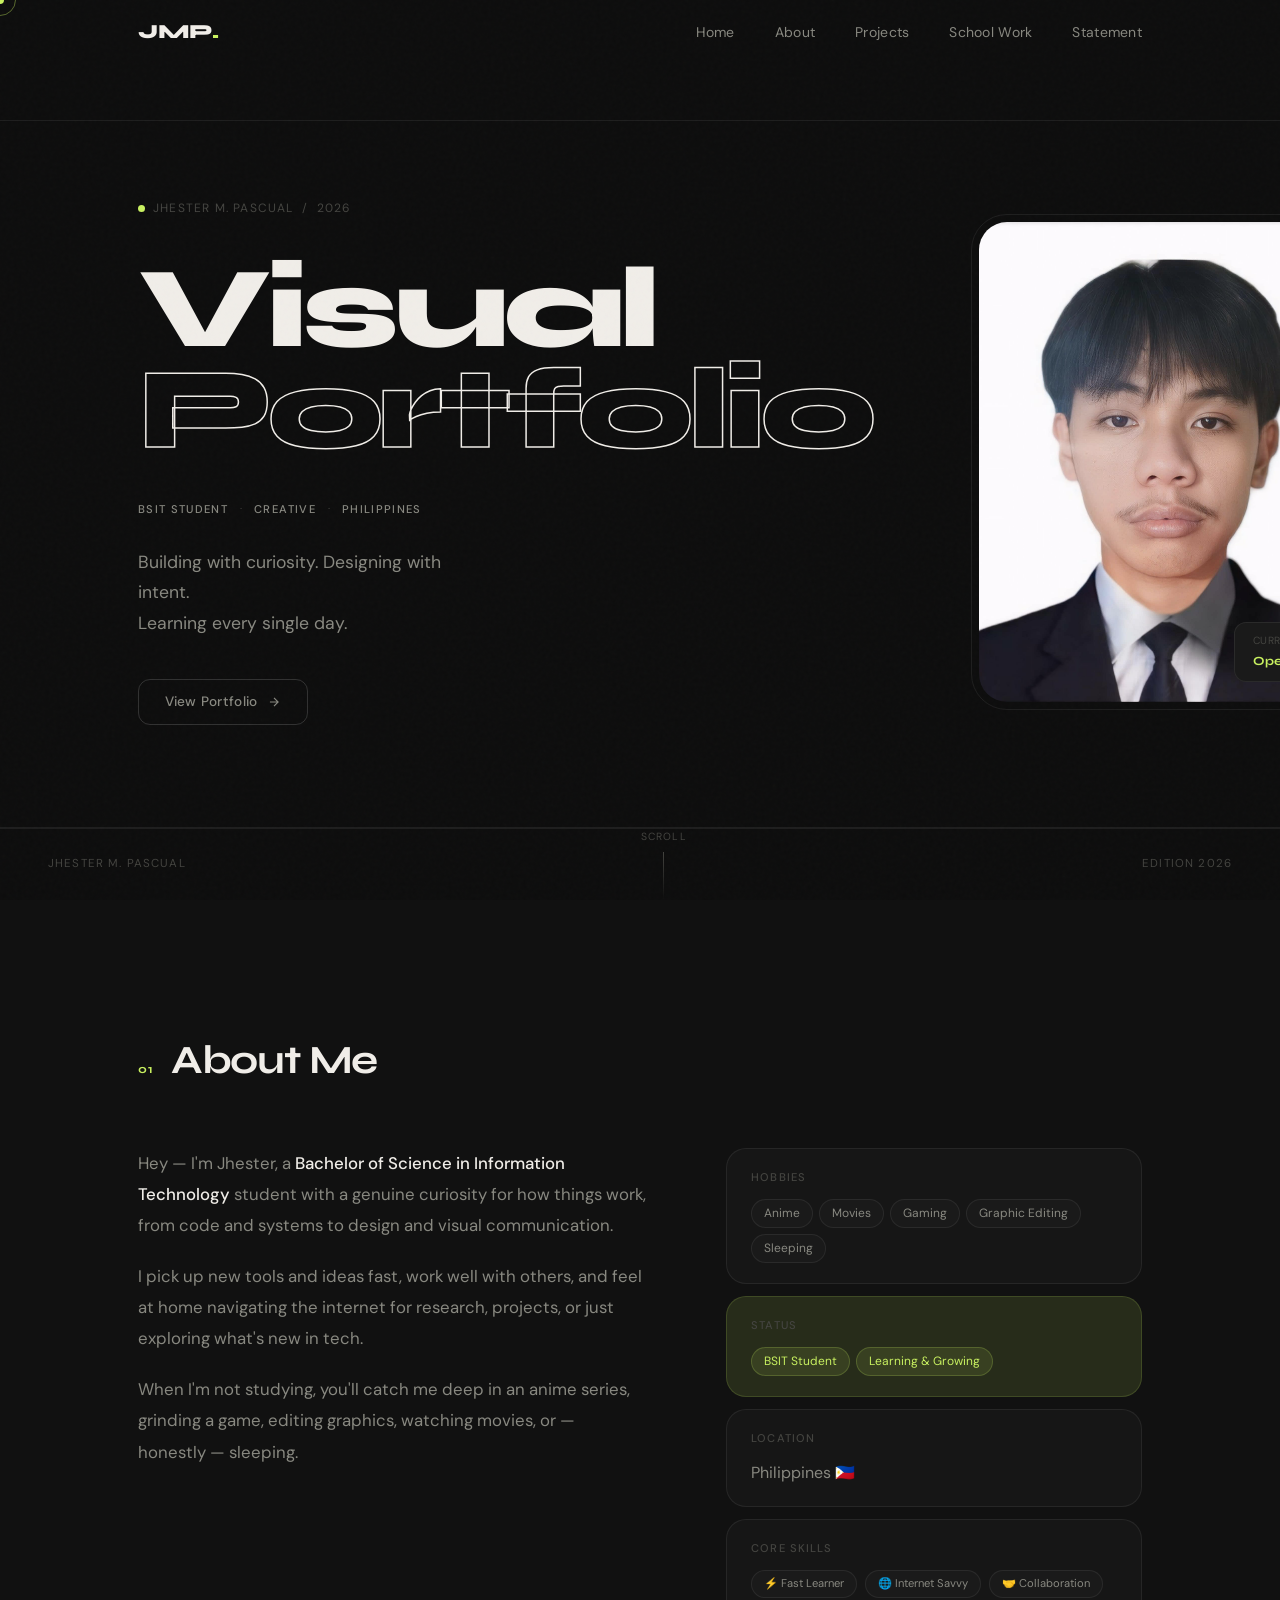
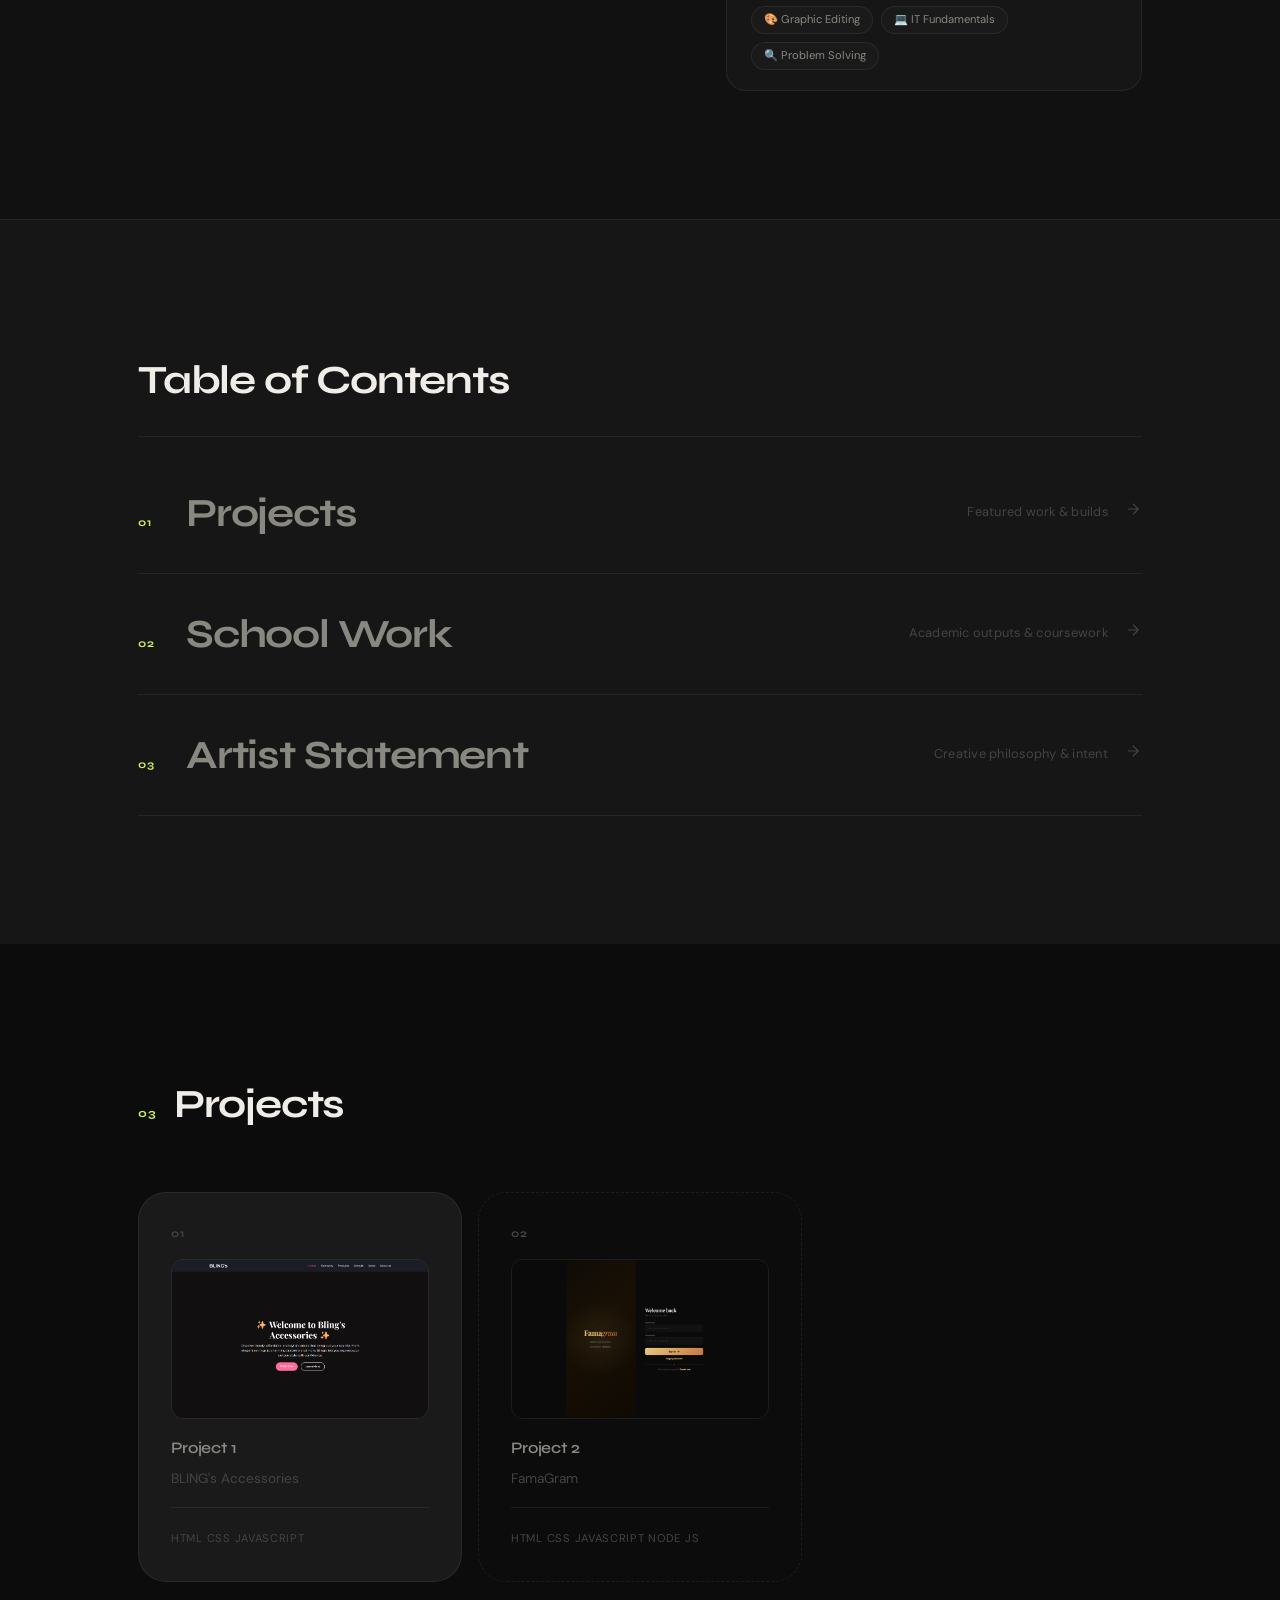
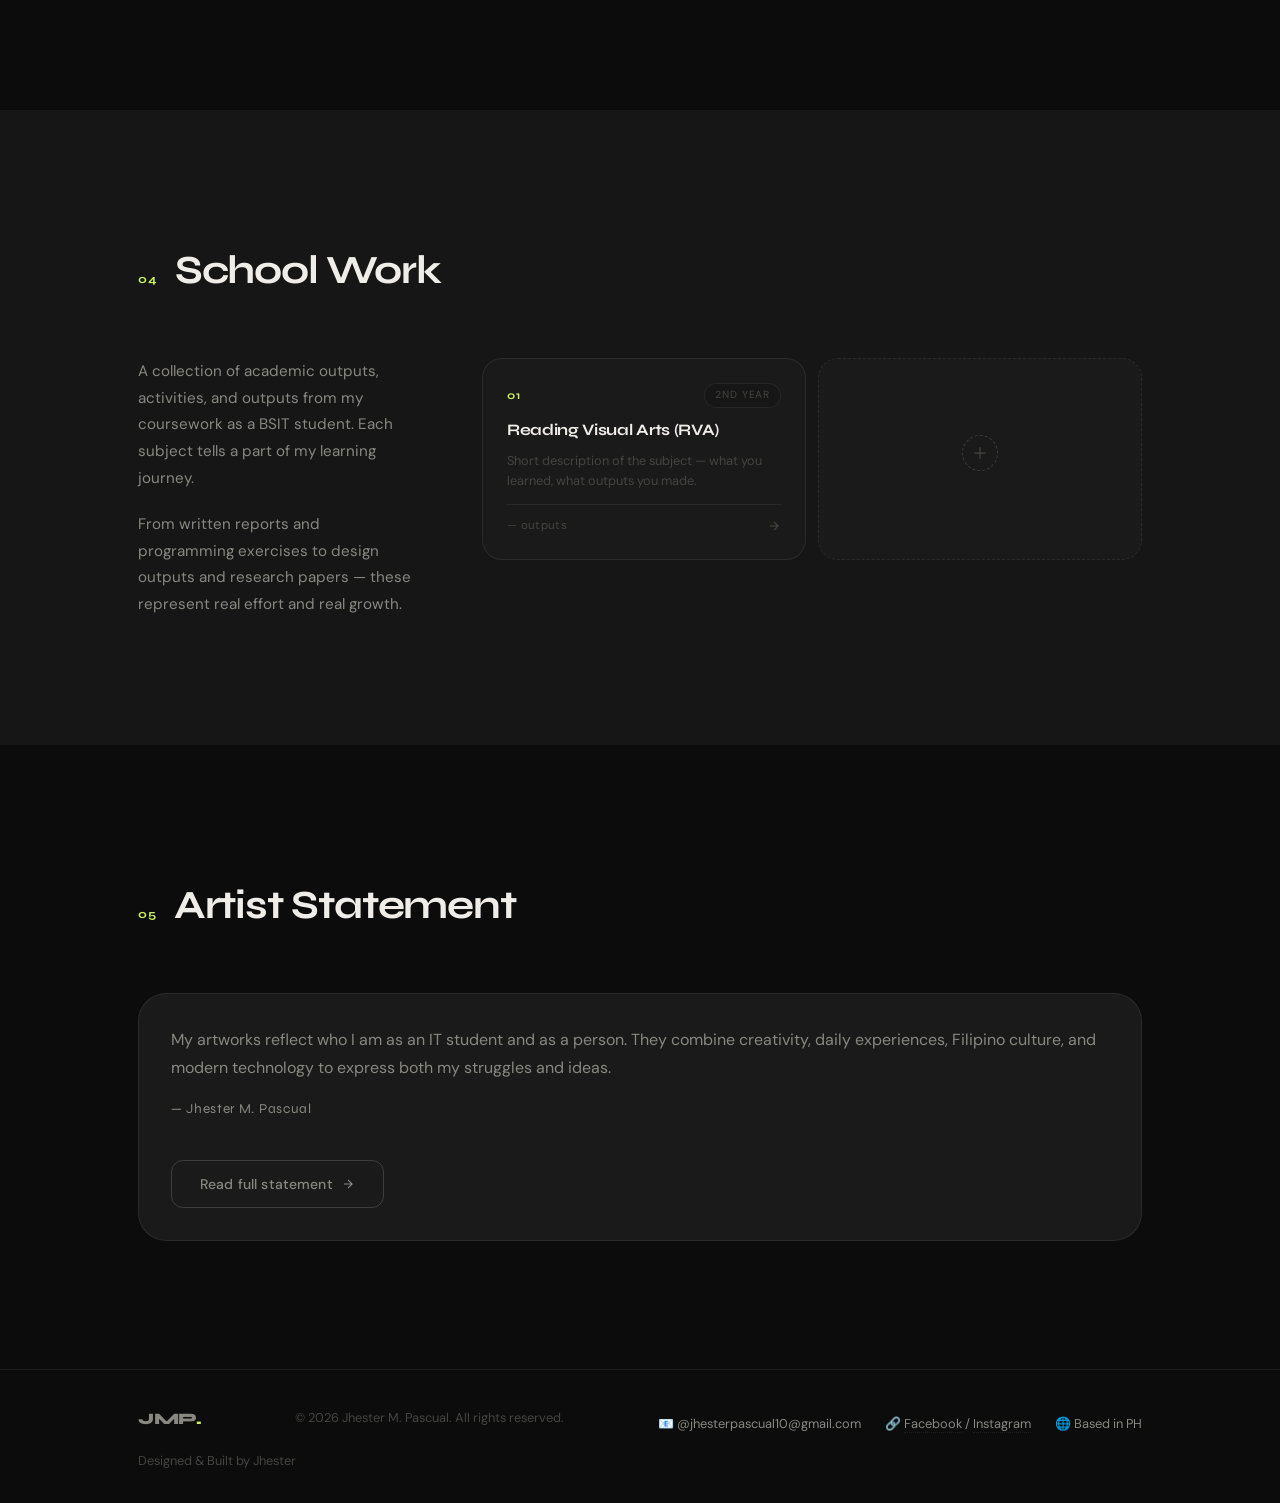
==== index.html @ 8f7bc4b7 "Add files via upload" ====
<!DOCTYPE html>
<html lang="en">

<head>
  <meta charset="UTF-8" />
  <meta name="viewport" content="width=device-width, initial-scale=1.0" />
  <title>My Portfolio - Jhester M. Pascual</title>
  <link rel="preconnect" href="https://fonts.googleapis.com">
  <link rel="preconnect" href="https://fonts.gstatic.com" crossorigin>
  <link
    href="https://fonts.googleapis.com/css2?family=Syne:wght@400;500;600;700;800&family=DM+Sans:ital,wght@0,300;0,400;0,500;1,300&display=swap"
    rel="stylesheet">
  <link rel="stylesheet" href="style.css" />
  <style>
    .skills-compact {
      display: flex;
      flex-wrap: wrap;
      gap: 8px;
      margin-top: 6px;
    }

    .skills-compact .tag {
      font-size: 0.7rem;
      padding: 4px 12px;
      background: var(--clr-surface);
      border-color: var(--clr-border);
    }

    .footer-contact-row {
      display: flex;
      flex-wrap: wrap;
      justify-content: center;
      gap: 1.5rem;
      margin-top: 0.75rem;
      font-size: 0.8rem;
      color: var(--clr-text-muted);
    }

    .footer-contact-row a {
      color: var(--clr-text-muted);
      text-decoration: none;
      border-bottom: 1px dotted var(--clr-border);
      transition: color 0.2s, border-color 0.2s;
    }

    .footer-contact-row a:hover {
      color: var(--clr-accent);
      border-bottom-color: var(--clr-accent);
    }

    /* artist statement card on index */
    .statement-card {
      background: var(--clr-surface);
      border: 1px solid var(--clr-border);
      border-radius: var(--radius-xl);
      padding: 2rem;
      transition: border-color 0.3s;
    }

    .statement-card__content p {
      color: var(--clr-text-muted);
      line-height: 1.7;
      margin-bottom: 1rem;
    }

    .statement-signature {
      font-family: var(--font-display);
      font-size: 0.85rem;
      letter-spacing: 0.05em;
      color: var(--clr-accent);
      margin-top: 0.5rem;
    }

    .statement-card__link {
      margin-top: 1.5rem;
      display: inline-flex;
      align-items: center;
      gap: 0.5rem;
    }

    @media (max-width: 768px) {
      .footer-contact-row {
        flex-direction: column;
        align-items: center;
        gap: 0.5rem;
      }
    }
  </style>
</head>

<body>

  <div class="cursor" id="cursor"></div>
  <div class="cursor-follower" id="cursorFollower"></div>

  <header class="header" id="header">
    <nav class="nav container">
      <a href="#" class="nav__logo">JMP<span class="nav__logo-dot">.</span></a>
      <ul class="nav__links">
        <li><a href="#home" class="nav__link">Home</a></li>
        <li><a href="#about" class="nav__link">About</a></li>
        <li><a href="#projects" class="nav__link">Projects</a></li>
        <li><a href="#schoolwork" class="nav__link">School Work</a></li>
        <li><a href="artist_statement.html" class="nav__link">Statement</a></li>
      </ul>
      <button class="nav__burger" id="burger" aria-label="Toggle menu">
        <span></span><span></span><span></span>
      </button>
    </nav>
    <div class="nav__mobile" id="mobileMenu">
      <ul>
        <li><a href="#about" class="mobile__link">About</a></li>
        <li><a href="#projects" class="mobile__link">Projects</a></li>
        <li><a href="#schoolwork" class="mobile__link">School Work</a></li>
        <li><a href="artist_statement.html" class="mobile__link">Statement</a></li>
      </ul>
    </div>
  </header>

  <main>
    <!-- COVER SECTION -->
    <section class="cover" id="home">
      <div class="cover__noise"></div>
      <div class="cover__line cover__line--h-top"></div>
      <div class="cover__line cover__line--h-mid"></div>
      <div class="cover__line cover__line--v-left"></div>
      <div class="cover__inner">
        <div class="cover__left reveal">
          <span class="cover__label"><span class="dot-pulse"></span> Jhester M. Pascual &nbsp;/&nbsp; 2026</span>
          <h1 class="cover__headline"><span class="cover__word">Visual</span><span
              class="cover__word cover__word--outline">Portfolio</span></h1>
          <div class="cover__meta"><span class="cover__meta-item">BSIT Student</span><span
              class="cover__sep">·</span><span class="cover__meta-item">Creative</span><span
              class="cover__sep">·</span><span class="cover__meta-item">Philippines</span></div>
          <p class="cover__tagline">Building with curiosity. Designing with intent.<br>Learning every single day.</p>
          <a href="#about" class="cover__cta">View Portfolio<svg width="14" height="14" fill="none"
              stroke="currentColor" stroke-width="2" viewBox="0 0 24 24">
              <path d="M5 12h14M12 5l7 7-7 7" />
            </svg></a>
        </div>
        <div class="cover__right reveal reveal--delay">
          <div class="cover__photo-wrap">
            <img src="me.jpg" alt="Jhester M. Pascual" class="cover__photo" />
            <div class="cover__photo-border"></div>
            <div class="cover__photo-badge"><span>Currently</span><strong>Open to opps</strong></div>
          </div>
        </div>
      </div>
      <div class="cover__bottom"><span class="cover__bottom-name">Jhester M. Pascual</span>
        <div class="cover__scroll-hint"><span>Scroll</span>
          <div class="scroll-line"></div>
        </div><span class="cover__bottom-edition">Edition 2026</span>
      </div>
    </section>

    <!-- ABOUT + INTEGRATED SKILLS -->
    <section class="about section" id="about">
      <div class="container">
        <div class="section__header reveal"><span class="section__num">01</span>
          <h2 class="section__title">About Me</h2>
        </div>
        <div class="about__grid">
          <div class="about__text reveal">
            <p>Hey — I'm Jhester, a <strong>Bachelor of Science in Information Technology</strong> student with a
              genuine curiosity for how things work, from code and systems to design and visual communication.</p>
            <p>I pick up new tools and ideas fast, work well with others, and feel at home navigating the internet for
              research, projects, or just exploring what's new in tech.</p>
            <p>When I'm not studying, you'll catch me deep in an anime series, grinding a game, editing graphics,
              watching movies, or — honestly — sleeping.</p>
          </div>
          <div class="about__cards reveal reveal--delay">
            <div class="info-card">
              <p class="info-card__label">Hobbies</p>
              <div class="tags"><span class="tag">Anime</span><span class="tag">Movies</span><span
                  class="tag">Gaming</span><span class="tag">Graphic Editing</span><span class="tag">Sleeping</span>
              </div>
            </div>
            <div class="info-card info-card--accent">
              <p class="info-card__label">Status</p>
              <div class="tags"><span class="tag tag--light">BSIT Student</span><span class="tag tag--light">Learning
                  &amp; Growing</span></div>
            </div>
            <div class="info-card">
              <p class="info-card__label">Location</p>
              <p class="info-card__value">Philippines 🇵🇭</p>
            </div>
            <div class="info-card">
              <p class="info-card__label">Core Skills</p>
              <div class="skills-compact"><span class="tag">⚡ Fast Learner</span><span class="tag">🌐 Internet
                  Savvy</span><span class="tag">🤝 Collaboration</span><span class="tag">🎨 Graphic Editing</span><span
                  class="tag">💻 IT Fundamentals</span><span class="tag">🔍 Problem Solving</span></div>
            </div>
          </div>
        </div>
      </div>
    </section>

    <!-- TABLE OF CONTENTS (with Artist Statement added) -->
    <section class="toc section" id="contents">
      <div class="container">
        <div class="toc__header reveal">
          <h2 class="section__title">Table of Contents</h2>
        </div>
        <nav class="toc__list">

          <a href="#projects" class="toc__item reveal">
            <div class="toc__item-left">
              <span class="toc__num">01</span>
              <span class="toc__title">Projects</span>
            </div>
            <div class="toc__item-right">
              <span class="toc__desc">Featured work &amp; builds</span>
              <span class="toc__arrow">
                <svg width="18" height="18" fill="none" stroke="currentColor" stroke-width="1.5" viewBox="0 0 24 24">
                  <path d="M5 12h14M12 5l7 7-7 7" />
                </svg>
              </span>
            </div>
          </a>

          <a href="#schoolwork" class="toc__item reveal">
            <div class="toc__item-left">
              <span class="toc__num">02</span>
              <span class="toc__title">School Work</span>
            </div>
            <div class="toc__item-right">
              <span class="toc__desc">Academic outputs &amp; coursework</span>
              <span class="toc__arrow">
                <svg width="18" height="18" fill="none" stroke="currentColor" stroke-width="1.5" viewBox="0 0 24 24">
                  <path d="M5 12h14M12 5l7 7-7 7" />
                </svg>
              </span>
            </div>
          </a>

          <!-- NEW: Artist Statement entry -->
          <a href="#statement" class="toc__item reveal">
            <div class="toc__item-left">
              <span class="toc__num">03</span>
              <span class="toc__title">Artist Statement</span>
            </div>
            <div class="toc__item-right">
              <span class="toc__desc">Creative philosophy &amp; intent</span>
              <span class="toc__arrow">
                <svg width="18" height="18" fill="none" stroke="currentColor" stroke-width="1.5" viewBox="0 0 24 24">
                  <path d="M5 12h14M12 5l7 7-7 7" />
                </svg>
              </span>
            </div>
          </a>

        </nav>
      </div>
    </section>
    <!-- PROJECTS -->
    <section class="projects section" id="projects">
      <div class="container">

        <div class="section__header reveal">
          <span class="section__num">03</span>
          <h2 class="section__title">Projects</h2>
        </div>

        <div class="projects__grid">

          <!-- PROJECT 1 -->
          <div class="project-card reveal reveal--delay">
            <div class="project-card__index">01</div>

            <div class="project-card__body">
              <div class="project-card__icon project-card__icon--image">
                <img src="project1.png" alt="Project 1 preview">
              </div>

              <h3>Project 1</h3>
              <p>BLING's Accessories</p>
            </div>

            <div class="project-card__footer">
              <span class="project-card__tag">HTML</span>
              <span class="project-card__tag">CSS</span>
              <span class="project-card__tag">JavaScript</span>
            </div>
          </div>

          <!-- PROJECT 2 -->
          <div class="project-card project-card--placeholder reveal">
            <div class="project-card__index">02</div>

            <div class="project-card__body">
              <div class="project-card__icon project-card__icon--image">
                <img src="project2.png" alt="Project 2 preview">
              </div>

              <h3>Project 2</h3>
              <p>FamaGram</p>
            </div>

            <div class="project-card__footer">
              <span class="project-card__tag">HTML</span>
              <span class="project-card__tag">CSS</span>
              <span class="project-card__tag">JavaScript</span>
              <span class="project-card__tag">Node JS</span>
            </div>
          </div>
    </section>

    <!-- SCHOOL WORK -->
    <section class="schoolwork section" id="schoolwork">
      <div class="container">
        <div class="section__header reveal"><span class="section__num">04</span>
          <h2 class="section__title">School Work</h2>
        </div>
        <div class="schoolwork__layout">
          <div class="schoolwork__text reveal">
            <p>A collection of academic outputs, activities, and outputs from my coursework as a BSIT student. Each
              subject tells a part of my learning journey.</p>
            <p>From written reports and programming exercises to design outputs and research papers — these represent
              real effort and real growth.</p>
          </div>
          <div class="subjects__grid">
            <a href="schoolwork.html?subject=subject1" class="subject-card reveal">
              <div class="subject-card__top"><span class="subject-card__num">01</span><span
                  class="subject-card__badge">2nd Year</span></div>
              <h3 class="subject-card__title">Reading Visual Arts (RVA)</h3>
              <p class="subject-card__desc">Short description of the subject — what you learned, what outputs you made.
              </p>
              <div class="subject-card__footer"><span class="subject-card__count" id="count-subject1">—
                  outputs</span><span class="subject-card__arrow"><svg width="14" height="14" fill="none"
                    stroke="currentColor" stroke-width="2" viewBox="0 0 24 24">
                    <path d="M5 12h14M12 5l7 7-7 7" />
                  </svg></span></div>
            </a>
            <div class="subject-card subject-card--add reveal">
              <div class="subject-card__add-icon"><svg width="20" height="20" fill="none" stroke="currentColor"
                  stroke-width="1.5" viewBox="0 0 24 24">
                  <path d="M12 5v14M5 12h14" />
                </svg></div>
              <p></p>
            </div>
          </div>
        </div>
      </div>
    </section>

    <!-- ARTIST STATEMENT TEASER (new section) -->
    <section class="artist-statement section" id="statement">
      <div class="container">
        <div class="section__header reveal"><span class="section__num">05</span>
          <h2 class="section__title">Artist Statement</h2>
        </div>
        <div class="statement-card reveal">
          <div class="statement-card__content">
            <p>My artworks reflect who I am as an IT student and as a person.
              They combine creativity, daily experiences, Filipino culture, and modern technology to express both my
              struggles and ideas.</p>
            <p class="statement-signature">— Jhester M. Pascual</p>
          </div>
          <a href="artist_statement.html" class="statement-card__link btn btn--ghost">Read full statement<svg width="14"
              height="14" fill="none" stroke="currentColor" stroke-width="2" viewBox="0 0 24 24">
              <path d="M5 12h14M12 5l7 7-7 7" />
            </svg></a>
        </div>
      </div>
    </section>
  </main>

  <!-- FOOTER (unified) -->
  <footer class="footer">
    <div class="container footer__inner">
      <span class="footer__logo">JMP<span>.</span></span>
      <p>© 2026 Jhester M. Pascual. All rights reserved.</p>
      <div class="footer-contact-row">
        <span>📧 @jhesterpascual10@gmail.com</span>
        <span>🔗 <a href="https://www.facebook.com/share/1K64JjgTe3/">Facebook</a> / <a
            href="https://www.instagram.com/__jhstr?igsh=cWYyeTRtamVycHU=">Instagram</a></span>
        <span>🌐 Based in PH</span>
      </div>
      <p class="footer__built">Designed &amp; Built by Jhester</p>
    </div>
  </footer>

  <script>
    // Intersection Observer + cursor + mobile menu (same as before)
    const reveals = document.querySelectorAll('.reveal');
    const obs = new IntersectionObserver((entries) => { entries.forEach(e => { if (e.isIntersecting) { e.target.classList.add('is-visible'); obs.unobserve(e.target); } }); }, { threshold: 0.1 });
    reveals.forEach(el => obs.observe(el));
    const cursor = document.getElementById('cursor'), follower = document.getElementById('cursorFollower');
    if (cursor && follower && window.matchMedia("(pointer: fine)").matches) {
      let mx = 0, my = 0, cx = 0, cy = 0, fx = 0, fy = 0;
      document.addEventListener('mousemove', (e) => { mx = e.clientX; my = e.clientY; });
      function anim() { cx += (mx - cx) * 0.2; cy += (my - cy) * 0.2; fx += (mx - fx) * 0.1; fy += (my - fy) * 0.1; cursor.style.transform = `translate(${cx}px,${cy}px) translate(-50%,-50%)`; follower.style.transform = `translate(${fx}px,${fy}px) translate(-50%,-50%)`; requestAnimationFrame(anim); } anim();
      document.querySelectorAll('a, button, .project-card').forEach(el => { el.addEventListener('mouseenter', () => { follower.style.width = '48px'; follower.style.height = '48px'; follower.style.background = 'rgba(200,240,96,0.1)'; }); el.addEventListener('mouseleave', () => { follower.style.width = '32px'; follower.style.height = '32px'; follower.style.background = 'transparent'; }); });
    }
    const header = document.getElementById('header'), burger = document.getElementById('burger'), mobileMenu = document.getElementById('mobileMenu');
    window.addEventListener('scroll', () => { if (window.scrollY > 20) header.classList.add('scrolled'); else header.classList.remove('scrolled'); });
    if (burger && mobileMenu) { burger.addEventListener('click', () => { burger.classList.toggle('open'); mobileMenu.classList.toggle('open'); document.body.style.overflow = mobileMenu.classList.contains('open') ? 'hidden' : ''; }); document.querySelectorAll('.mobile__link').forEach(link => { link.addEventListener('click', () => { burger.classList.remove('open'); mobileMenu.classList.remove('open'); document.body.style.overflow = ''; }); }); }
    window.dispatchEvent(new Event('scroll'));
  </script>
</body>

</html>
---- style.css ----
/* ============================================================
   JHESTER M. PASCUAL — PORTFOLIO
   style.css
   ============================================================ */

/* ── Reset & Base ── */
*,
*::before,
*::after {
  box-sizing: border-box;
  margin: 0;
  padding: 0;
}

:root {
  --clr-bg: #0c0c0c;
  --clr-bg-2: #111111;
  --clr-bg-3: #161616;
  --clr-surface: #1a1a1a;
  --clr-border: rgba(255, 255, 255, 0.07);
  --clr-border-hover: rgba(255, 255, 255, 0.15);

  --clr-text: #f0ede8;
  --clr-text-muted: #888880;
  --clr-text-faint: #444440;

  --clr-accent: #c8f060;
  --clr-accent-muted: rgba(200, 240, 96, 0.12);
  --clr-accent-dark: #a8d040;

  --font-display: 'Syne', sans-serif;
  --font-body: 'DM Sans', sans-serif;

  --radius-sm: 6px;
  --radius-md: 12px;
  --radius-lg: 20px;
  --radius-xl: 28px;

  --ease-out: cubic-bezier(0.16, 1, 0.3, 1);
  --ease-in-out: cubic-bezier(0.45, 0, 0.55, 1);

  --header-h: 64px;
  --container: 1100px;
}

html {
  scroll-behavior: smooth;
  cursor: none;
}

body {
  font-family: var(--font-body);
  background-color: var(--clr-bg);
  color: var(--clr-text);
  line-height: 1.6;
  overflow-x: hidden;
  -webkit-font-smoothing: antialiased;
}

img,
svg {
  max-width: 100%;
  height: auto;
}

/* ── Custom Cursor ── */
.cursor,
.cursor-follower {
  position: fixed;
  border-radius: 50%;
  pointer-events: none;
  z-index: 9999;
  transform: translate(-50%, -50%);
  transition: opacity 0.3s;
}

.cursor {
  width: 8px;
  height: 8px;
  background: var(--clr-accent);
}

.cursor-follower {
  width: 32px;
  height: 32px;
  border: 1px solid rgba(200, 240, 96, 0.4);
  transition: transform 0.15s var(--ease-out), width 0.3s, height 0.3s, background 0.3s;
}

body:has(a:hover) .cursor-follower,
body:has(button:hover) .cursor-follower {
  width: 48px;
  height: 48px;
  background: rgba(200, 240, 96, 0.08);
}

/* ── Scrollbar ── */
::-webkit-scrollbar {
  width: 4px;
}

::-webkit-scrollbar-track {
  background: var(--clr-bg);
}

::-webkit-scrollbar-thumb {
  background: var(--clr-surface);
  border-radius: 2px;
}

::-webkit-scrollbar-thumb:hover {
  background: var(--clr-text-faint);
}

/* ── Container ── */
.container {
  max-width: var(--container);
  margin-inline: auto;
  padding-inline: clamp(1.25rem, 5vw, 3rem);
}

/* ── Reveal Animation ── */
.reveal {
  opacity: 0;
  transform: translateY(28px);
  transition: opacity 0.75s var(--ease-out), transform 0.75s var(--ease-out);
}

.reveal--delay {
  transition-delay: 0.12s;
}

.reveal--delay2 {
  transition-delay: 0.24s;
}

.reveal.is-visible {
  opacity: 1;
  transform: none;
}

/* ── Header / Nav ── */
.header {
  position: fixed;
  top: 0;
  left: 0;
  right: 0;
  height: var(--header-h);
  z-index: 100;
  transition: background 0.4s, border-color 0.4s;
  border-bottom: 1px solid transparent;
}

.header.scrolled {
  background: rgba(12, 12, 12, 0.88);
  backdrop-filter: blur(16px);
  -webkit-backdrop-filter: blur(16px);
  border-bottom-color: var(--clr-border);
}

.nav {
  height: 100%;
  display: flex;
  align-items: center;
  justify-content: space-between;
}

.nav__logo {
  font-family: var(--font-display);
  font-size: 1.25rem;
  font-weight: 800;
  color: var(--clr-text);
  text-decoration: none;
  letter-spacing: -0.02em;
}

.nav__logo-dot {
  color: var(--clr-accent);
}

.nav__links {
  display: flex;
  gap: 2.5rem;
  list-style: none;
}

.nav__link {
  font-family: var(--font-body);
  font-size: 0.875rem;
  font-weight: 400;
  color: var(--clr-text-muted);
  text-decoration: none;
  letter-spacing: 0.02em;
  position: relative;
  transition: color 0.25s;
}

.nav__link::after {
  content: '';
  position: absolute;
  bottom: -3px;
  left: 0;
  width: 0;
  height: 1px;
  background: var(--clr-accent);
  transition: width 0.3s var(--ease-out);
}

.nav__link:hover {
  color: var(--clr-text);
}

.nav__link:hover::after {
  width: 100%;
}

.nav__burger {
  display: none;
  flex-direction: column;
  gap: 5px;
  background: none;
  border: none;
  cursor: none;
  padding: 4px;
}

.nav__burger span {
  display: block;
  width: 22px;
  height: 1.5px;
  background: var(--clr-text);
  transition: transform 0.3s, opacity 0.3s;
}

.nav__burger.open span:nth-child(1) {
  transform: translateY(6.5px) rotate(45deg);
}

.nav__burger.open span:nth-child(2) {
  opacity: 0;
}

.nav__burger.open span:nth-child(3) {
  transform: translateY(-6.5px) rotate(-45deg);
}

.nav__mobile {
  display: none;
  position: fixed;
  inset: var(--header-h) 0 0 0;
  background: rgba(12, 12, 12, 0.97);
  backdrop-filter: blur(20px);
  -webkit-backdrop-filter: blur(20px);
  z-index: 99;
  flex-direction: column;
  align-items: center;
  justify-content: center;
}

.nav__mobile.open {
  display: flex;
}

.nav__mobile ul {
  list-style: none;
  text-align: center;
  display: flex;
  flex-direction: column;
  gap: 2.5rem;
}

.mobile__link {
  font-family: var(--font-display);
  font-size: clamp(2rem, 8vw, 3.5rem);
  font-weight: 700;
  color: var(--clr-text-muted);
  text-decoration: none;
  transition: color 0.25s;
  letter-spacing: -0.03em;
}

.mobile__link:hover {
  color: var(--clr-accent);
}

/* ── Buttons ── */
.btn {
  display: inline-flex;
  align-items: center;
  gap: 8px;
  padding: 0.75rem 1.75rem;
  border-radius: var(--radius-md);
  font-family: var(--font-body);
  font-size: 0.875rem;
  font-weight: 500;
  text-decoration: none;
  cursor: none;
  transition: all 0.25s var(--ease-out);
  letter-spacing: 0.01em;
}

.btn--primary {
  background: var(--clr-accent);
  color: #0c0c0c;
  border: 1px solid var(--clr-accent);
}

.btn--primary:hover {
  background: var(--clr-accent-dark);
  border-color: var(--clr-accent-dark);
  transform: translateY(-2px);
}

.btn--ghost {
  background: transparent;
  color: var(--clr-text-muted);
  border: 1px solid var(--clr-border-hover);
}

.btn--ghost:hover {
  color: var(--clr-text);
  border-color: var(--clr-text-muted);
  transform: translateY(-2px);
}

/* ── Section Base ── */
.section {
  padding-block: clamp(5rem, 10vw, 9rem);
}

.section__header {
  display: flex;
  align-items: baseline;
  gap: 1rem;
  margin-bottom: 3.5rem;
}

.section__num {
  font-family: var(--font-display);
  font-size: 0.75rem;
  font-weight: 700;
  letter-spacing: 0.12em;
  color: var(--clr-accent);
}

.section__title {
  font-family: var(--font-display);
  font-size: clamp(1.75rem, 4vw, 2.5rem);
  font-weight: 700;
  letter-spacing: -0.03em;
  color: var(--clr-text);
}

/* ═══════════════════════════════════════
   COVER SECTION
═══════════════════════════════════════ */
.cover {
  min-height: 100svh;
  display: flex;
  flex-direction: column;
  position: relative;
  overflow: hidden;
  padding-top: var(--header-h);
  background: var(--clr-bg);
}

.cover__noise {
  position: absolute;
  inset: 0;
  background-image: url("data:image/svg+xml,%3Csvg viewBox='0 0 256 256' xmlns='http://www.w3.org/2000/svg'%3E%3Cfilter id='noise'%3E%3CfeTurbulence type='fractalNoise' baseFrequency='0.9' numOctaves='4' stitchTiles='stitch'/%3E%3C/filter%3E%3Crect width='100%25' height='100%25' filter='url(%23noise)' opacity='0.04'/%3E%3C/svg%3E");
  pointer-events: none;
  opacity: 0.6;
}

/* decorative lines */
.cover__line {
  position: absolute;
  pointer-events: none;
}

.cover__line--h-top {
  top: calc(var(--header-h) + 3.5rem);
  left: 0;
  right: 0;
  height: 1px;
  background: var(--clr-border);
}

.cover__line--h-mid {
  bottom: 4.5rem;
  left: 0;
  right: 0;
  height: 1px;
  background: var(--clr-border);
}

.cover__line--v-left {
  top: 0;
  bottom: 0;
  left: clamp(1.25rem, 5vw, 3rem);
  width: 1px;
  background: linear-gradient(to bottom, transparent, var(--clr-border) 20%, var(--clr-border) 80%, transparent);
  display: none;
}

/* main layout */
.cover__inner {
  flex: 1;
  display: grid;
  grid-template-columns: 1fr 480px;
  gap: 3rem;
  align-items: center;
  max-width: var(--container);
  margin-inline: auto;
  padding-inline: clamp(1.25rem, 5vw, 3rem);
  padding-block: 5rem 3rem;
}

/* label */
.cover__label {
  display: flex;
  align-items: center;
  gap: 8px;
  font-size: 0.75rem;
  letter-spacing: 0.1em;
  text-transform: uppercase;
  color: var(--clr-text-faint);
  margin-bottom: 2.5rem;
}

/* headline */
.cover__headline {
  display: flex;
  flex-direction: column;
  line-height: 0.88;
  letter-spacing: -0.05em;
  font-family: var(--font-display);
  font-weight: 800;
  font-size: clamp(4rem, 9vw, 8rem);
  margin-bottom: 2.5rem;
}

.cover__word {
  display: block;
  color: var(--clr-text);
}

.cover__word--outline {
  -webkit-text-stroke: 1.5px var(--clr-text);
  color: transparent;
}

/* meta chips */
.cover__meta {
  display: flex;
  align-items: center;
  gap: 0.75rem;
  margin-bottom: 1.75rem;
}

.cover__meta-item {
  font-size: 0.7rem;
  letter-spacing: 0.12em;
  text-transform: uppercase;
  color: var(--clr-text-muted);
  font-weight: 500;
}

.cover__sep {
  color: var(--clr-text-faint);
  font-size: 0.65rem;
}

.cover__tagline {
  font-size: clamp(0.95rem, 1.5vw, 1.1rem);
  color: var(--clr-text-muted);
  line-height: 1.75;
  margin-bottom: 2.5rem;
  max-width: 340px;
}

/* enter CTA */
.cover__cta {
  display: inline-flex;
  align-items: center;
  gap: 10px;
  padding: 0.7rem 1.6rem;
  border: 1px solid var(--clr-border-hover);
  border-radius: var(--radius-md);
  font-size: 0.85rem;
  font-weight: 500;
  color: var(--clr-text-muted);
  text-decoration: none;
  transition: all 0.3s var(--ease-out);
  letter-spacing: 0.02em;
}

.cover__cta:hover {
  border-color: var(--clr-accent);
  color: var(--clr-accent);
  transform: translateX(4px);
}

/* photo */
.cover__right {
  display: flex;
  align-items: center;
  justify-content: center;
}

.cover__photo-wrap {
  position: relative;
  width: 360px;
}

.cover__photo {
  width: 100%;
  aspect-ratio: 3/4;
  object-fit: cover;
  object-position: center top;
  border-radius: var(--radius-xl);
  display: block;
  filter: grayscale(12%);
  transition: filter 0.4s;
}

.cover__photo:hover {
  filter: grayscale(0%);
}

.cover__photo-border {
  position: absolute;
  inset: -8px;
  border: 1px solid var(--clr-border);
  border-radius: calc(var(--radius-xl) + 8px);
  pointer-events: none;
}

/* badge on photo */
.cover__photo-badge {
  position: absolute;
  bottom: 1.25rem;
  right: -1.5rem;
  background: var(--clr-surface);
  border: 1px solid var(--clr-border);
  border-radius: var(--radius-md);
  padding: 0.6rem 1.1rem;
  display: flex;
  flex-direction: column;
  gap: 2px;
  backdrop-filter: blur(12px);
}

.cover__photo-badge span {
  font-size: 0.65rem;
  letter-spacing: 0.06em;
  text-transform: uppercase;
  color: var(--clr-text-faint);
}

.cover__photo-badge strong {
  font-size: 0.78rem;
  font-family: var(--font-display);
  font-weight: 700;
  color: var(--clr-accent);
}

/* bottom bar */
.cover__bottom {
  position: relative;
  z-index: 2;
  height: 4.5rem;
  display: flex;
  align-items: center;
  justify-content: space-between;
  padding-inline: clamp(1.25rem, 5vw, 3rem);
  border-top: 1px solid var(--clr-border);
}

.cover__bottom-name,
.cover__bottom-edition {
  font-size: 0.72rem;
  letter-spacing: 0.1em;
  text-transform: uppercase;
  color: var(--clr-text-faint);
}

.cover__scroll-hint {
  display: flex;
  flex-direction: column;
  align-items: center;
  gap: 6px;
  font-size: 0.65rem;
  letter-spacing: 0.1em;
  text-transform: uppercase;
  color: var(--clr-text-faint);
}

/* ═══════════════════════════════════════
   NAME SECTION
═══════════════════════════════════════ */
.nameplate {
  position: relative;
  overflow: hidden;
  background: var(--clr-bg-2);
  border-top: 1px solid var(--clr-border);
}

.nameplate__noise {
  position: absolute;
  inset: 0;
  background-image: url("data:image/svg+xml,%3Csvg viewBox='0 0 256 256' xmlns='http://www.w3.org/2000/svg'%3E%3Cfilter id='noise'%3E%3CfeTurbulence type='fractalNoise' baseFrequency='0.9' numOctaves='4' stitchTiles='stitch'/%3E%3C/filter%3E%3Crect width='100%25' height='100%25' filter='url(%23noise)' opacity='0.03'/%3E%3C/svg%3E");
  pointer-events: none;
}

.nameplate__inner {
  position: relative;
  z-index: 1;
}

.nameplate__eyebrow {
  display: block;
  font-size: 0.78rem;
  letter-spacing: 0.12em;
  text-transform: uppercase;
  color: var(--clr-text-faint);
  margin-bottom: 1.5rem;
}

.nameplate__title {
  display: flex;
  flex-direction: column;
  font-family: var(--font-display);
  font-weight: 800;
  line-height: 0.86;
  letter-spacing: -0.05em;
  margin-bottom: 2.5rem;
  overflow: hidden;
}

.nameplate__first {
  font-size: clamp(5rem, 14vw, 13rem);
  color: var(--clr-text);
}

.nameplate__mid {
  font-size: clamp(3rem, 7vw, 6.5rem);
  color: var(--clr-accent);
  letter-spacing: -0.02em;
  font-weight: 400;
  font-style: italic;
  margin-left: 0.15em;
}

.nameplate__last {
  font-size: clamp(5rem, 14vw, 13rem);
  -webkit-text-stroke: 1.5px var(--clr-text-muted);
  color: transparent;
}

.nameplate__divider {
  width: 100%;
  height: 1px;
  background: linear-gradient(to right, var(--clr-accent), var(--clr-border) 60%, transparent);
  margin-bottom: 2rem;
}

.nameplate__foot {
  display: flex;
  align-items: center;
  justify-content: space-between;
  flex-wrap: wrap;
  gap: 1.5rem;
}

.nameplate__role {
  font-size: 0.8rem;
  letter-spacing: 0.1em;
  text-transform: uppercase;
  color: var(--clr-text-muted);
}

.nameplate__stats {
  display: flex;
  align-items: center;
  gap: 1.5rem;
}

.nameplate__stat {
  display: flex;
  flex-direction: column;
  align-items: center;
  gap: 2px;
}

.nameplate__stat strong {
  font-family: var(--font-display);
  font-size: 1rem;
  font-weight: 800;
  color: var(--clr-text);
  letter-spacing: -0.02em;
}

.nameplate__stat span {
  font-size: 0.62rem;
  letter-spacing: 0.08em;
  text-transform: uppercase;
  color: var(--clr-text-faint);
}

.nameplate__stat-sep {
  width: 1px;
  height: 28px;
  background: var(--clr-border);
}

/* ═══════════════════════════════════════
   TABLE OF CONTENTS
═══════════════════════════════════════ */
.toc {
  background: var(--clr-bg-3);
  border-top: 1px solid var(--clr-border);
}

.toc__header {
  display: flex;
  align-items: baseline;
  gap: 1rem;
  margin-bottom: 1rem;
  padding-bottom: 1.5rem;
  border-bottom: 1px solid var(--clr-border);
}

.toc__list {
  display: flex;
  flex-direction: column;
}

.toc__item {
  display: flex;
  align-items: center;
  justify-content: space-between;
  padding: 1.75rem 0;
  border-bottom: 1px solid var(--clr-border);
  text-decoration: none;
  color: inherit;
  gap: 1rem;
  transition: padding-left 0.35s var(--ease-out);
}

.toc__item:hover {
  padding-left: 0.75rem;
}

.toc__item-left {
  display: flex;
  align-items: baseline;
  gap: 1.5rem;
}

.toc__num {
  font-family: var(--font-display);
  font-size: 0.7rem;
  font-weight: 700;
  letter-spacing: 0.12em;
  color: var(--clr-accent);
  flex-shrink: 0;
  width: 24px;
}

.toc__title {
  font-family: var(--font-display);
  font-size: clamp(1.5rem, 4vw, 2.5rem);
  font-weight: 700;
  letter-spacing: -0.03em;
  color: var(--clr-text-muted);
  transition: color 0.25s;
}

.toc__item:hover .toc__title {
  color: var(--clr-text);
}

.toc__item-right {
  display: flex;
  align-items: center;
  gap: 1rem;
  flex-shrink: 0;
}

.toc__desc {
  font-size: 0.8rem;
  color: var(--clr-text-faint);
  letter-spacing: 0.02em;
}

.toc__arrow {
  color: var(--clr-text-faint);
  flex-shrink: 0;
  transition: color 0.25s, transform 0.35s var(--ease-out);
}

.toc__item:hover .toc__arrow {
  color: var(--clr-accent);
  transform: translateX(6px);
}

/* ── Hero (kept for backward compat, but unused) ── */
.hero__eyebrow {
  display: flex;
  align-items: center;
  gap: 8px;
  font-size: 0.8rem;
  font-weight: 400;
  color: var(--clr-text-muted);
  letter-spacing: 0.06em;
  text-transform: uppercase;
  margin-bottom: 1.25rem;
}

.dot-pulse {
  display: inline-block;
  width: 7px;
  height: 7px;
  border-radius: 50%;
  background: var(--clr-accent);
  animation: pulse 2s ease-in-out infinite;
}

@keyframes pulse {

  0%,
  100% {
    box-shadow: 0 0 0 0 rgba(200, 240, 96, 0.6);
  }

  50% {
    box-shadow: 0 0 0 6px rgba(200, 240, 96, 0);
  }
}

.hero__title {
  font-family: var(--font-display);
  font-size: clamp(3.5rem, 8vw, 6.5rem);
  font-weight: 800;
  line-height: 0.95;
  letter-spacing: -0.04em;
  color: var(--clr-text);
  margin-bottom: 1rem;
}

.hero__title em {
  font-style: normal;
  color: var(--clr-accent);
}

.hero__role {
  font-size: 0.9rem;
  font-weight: 300;
  color: var(--clr-text-muted);
  letter-spacing: 0.06em;
  text-transform: uppercase;
  margin-bottom: 1.5rem;
  padding-left: 1px;
}

.hero__desc {
  font-size: 1.05rem;
  color: var(--clr-text-muted);
  line-height: 1.75;
  max-width: 380px;
  margin-bottom: 2.5rem;
}

.hero__cta {
  display: flex;
  gap: 1rem;
  flex-wrap: wrap;
}

/* Avatar */
.hero__right {
  display: flex;
  justify-content: center;
  align-items: center;
}

.hero__avatar-wrap {
  position: relative;
  width: 300px;
  height: 300px;
  display: flex;
  align-items: center;
  justify-content: center;
}

.hero__avatar {
  width: 200px;
  height: 200px;
  border-radius: 50%;
  background: var(--clr-surface);
  border: 1px solid var(--clr-border);
  display: flex;
  align-items: center;
  justify-content: center;
  overflow: hidden;
  position: relative;
  z-index: 2;
}

.avatar__svg {
  width: 120px;
  height: 120px;
}

.avatar__img {
  width: 100%;
  height: 100%;
  object-fit: cover;
  object-position: center;
  display: block;
}

.hero__avatar-ring {
  position: absolute;
  inset: 0;
  border-radius: 50%;
  border: 1px dashed rgba(200, 240, 96, 0.25);
  animation: spin 20s linear infinite;
}

@keyframes spin {
  to {
    transform: rotate(360deg);
  }
}

.hero__tag {
  position: absolute;
  background: var(--clr-surface);
  border: 1px solid var(--clr-border);
  border-radius: 100px;
  padding: 6px 16px;
  font-size: 0.75rem;
  font-weight: 500;
  color: var(--clr-text-muted);
  white-space: nowrap;
  z-index: 3;
}

.hero__tag--one {
  top: 20px;
  right: 0;
}

.hero__tag--two {
  bottom: 36px;
  left: 0;
}

.hero__scroll-hint {
  position: absolute;
  bottom: 2.5rem;
  left: 50%;
  transform: translateX(-50%);
  display: flex;
  flex-direction: column;
  align-items: center;
  gap: 8px;
  font-size: 0.7rem;
  letter-spacing: 0.1em;
  text-transform: uppercase;
  color: var(--clr-text-faint);
}

.scroll-line {
  width: 1px;
  height: 48px;
  background: linear-gradient(to bottom, var(--clr-text-faint), transparent);
  animation: scroll-drop 1.8s ease-in-out infinite;
}

@keyframes scroll-drop {
  0% {
    transform: scaleY(0);
    transform-origin: top;
  }

  50% {
    transform: scaleY(1);
    transform-origin: top;
  }

  51% {
    transform: scaleY(1);
    transform-origin: bottom;
  }

  100% {
    transform: scaleY(0);
    transform-origin: bottom;
  }
}

/* ── About ── */
.about {
  background: var(--clr-bg-2);
}

.about__grid {
  display: grid;
  grid-template-columns: 1.1fr 0.9fr;
  gap: 5rem;
  align-items: start;
}

.about__text p {
  font-size: 1.05rem;
  color: var(--clr-text-muted);
  line-height: 1.85;
  margin-bottom: 1.25rem;
}

.about__text p:last-child {
  margin-bottom: 0;
}

.about__text strong {
  color: var(--clr-text);
  font-weight: 500;
}

.about__cards {
  display: flex;
  flex-direction: column;
  gap: 12px;
}

.info-card {
  background: var(--clr-bg-3);
  border: 1px solid var(--clr-border);
  border-radius: var(--radius-lg);
  padding: 1.25rem 1.5rem;
  transition: border-color 0.3s;
}

.info-card:hover {
  border-color: var(--clr-border-hover);
}

.info-card--accent {
  background: var(--clr-accent-muted);
  border-color: rgba(200, 240, 96, 0.15);
}

.info-card__label {
  font-size: 0.7rem;
  font-weight: 500;
  letter-spacing: 0.1em;
  text-transform: uppercase;
  color: var(--clr-text-faint);
  margin-bottom: 0.75rem;
}

.info-card__value {
  font-size: 1rem;
  color: var(--clr-text-muted);
}

.tags {
  display: flex;
  flex-wrap: wrap;
  gap: 6px;
}

.tag {
  font-size: 0.75rem;
  font-weight: 400;
  padding: 4px 12px;
  border-radius: 100px;
  background: var(--clr-surface);
  color: var(--clr-text-muted);
  border: 1px solid var(--clr-border);
  transition: border-color 0.25s, color 0.25s;
}

.tag:hover {
  border-color: var(--clr-border-hover);
  color: var(--clr-text);
}

.tag--light {
  background: rgba(200, 240, 96, 0.1);
  color: var(--clr-accent);
  border-color: rgba(200, 240, 96, 0.2);
}

/* ── Projects ── */
.projects__grid {
  display: grid;
  grid-template-columns: repeat(3, 1fr);
  gap: 16px;
}

.project-card {
  background: var(--clr-surface);
  border: 1px solid var(--clr-border);
  border-radius: var(--radius-xl);
  padding: 2rem;
  display: flex;
  flex-direction: column;
  gap: 1rem;
  position: relative;
  overflow: hidden;
  transition: border-color 0.3s, transform 0.3s var(--ease-out);
  min-height: 240px;
  cursor: none;
}

.project-card::before {
  content: '';
  position: absolute;
  inset: 0;
  background: radial-gradient(circle at 50% 0%, rgba(200, 240, 96, 0.05), transparent 65%);
  opacity: 0;
  transition: opacity 0.4s;
}

.project-card:hover {
  border-color: rgba(200, 240, 96, 0.2);
  transform: translateY(-4px);
}

.project-card:hover::before {
  opacity: 1;
}

.project-card--placeholder {
  border-style: dashed;
  border-color: var(--clr-border);
  background: transparent;
}

.project-card__index {
  font-family: var(--font-display);
  font-size: 0.7rem;
  font-weight: 700;
  letter-spacing: 0.1em;
  color: var(--clr-text-faint);
}

.project-card__body {
  flex: 1;
}

.project-card__icon {
  width: 36px;
  height: 36px;
  border-radius: var(--radius-sm);
  background: var(--clr-bg-3);
  border: 1px solid var(--clr-border);
  display: flex;
  align-items: center;
  justify-content: center;
  color: var(--clr-text-faint);
  margin-bottom: 1rem;
}

.project-card__icon--image {
  width: 100%;
  height: 160px;
  border-radius: var(--radius-md);
  overflow: hidden;
  padding: 0;
  background: transparent;
}

.project-card__icon--image img {
  width: 100%;
  height: 100%;
  object-fit: cover;
  display: block;
}

.project-card h3 {
  font-family: var(--font-display);
  font-size: 1rem;
  font-weight: 600;
  color: var(--clr-text-muted);
  margin-bottom: 0.5rem;
  letter-spacing: -0.01em;
}

.project-card p {
  font-size: 0.85rem;
  color: var(--clr-text-faint);
  line-height: 1.65;
}

.project-card__footer {
  border-top: 1px solid var(--clr-border);
  padding-top: 1rem;
}

.project-card__tag {
  font-size: 0.7rem;
  letter-spacing: 0.06em;
  text-transform: uppercase;
  color: var(--clr-text-faint);
}

/* ── Skills ── */
.skills {
  background: var(--clr-bg-2);
}

.skills__grid {
  display: grid;
  grid-template-columns: repeat(3, 1fr);
  gap: 12px;
}

.skill-item {
  background: var(--clr-bg-3);
  border: 1px solid var(--clr-border);
  border-radius: var(--radius-lg);
  padding: 1.5rem;
  display: flex;
  align-items: flex-start;
  gap: 1rem;
  transition: border-color 0.3s, transform 0.3s var(--ease-out);
}

.skill-item:hover {
  border-color: var(--clr-border-hover);
  transform: translateY(-2px);
}

.skill-item__icon {
  font-size: 1.25rem;
  flex-shrink: 0;
  line-height: 1;
  margin-top: 2px;
}

.skill-item h4 {
  font-family: var(--font-display);
  font-size: 0.9rem;
  font-weight: 600;
  color: var(--clr-text);
  margin-bottom: 4px;
  letter-spacing: -0.01em;
}

.skill-item p {
  font-size: 0.8rem;
  color: var(--clr-text-faint);
  line-height: 1.5;
}

/* ── Contact ── */
.contact__inner {
  background: var(--clr-surface);
  border: 1px solid var(--clr-border);
  border-radius: var(--radius-xl);
  padding: clamp(3rem, 6vw, 5rem);
  text-align: center;
  position: relative;
  overflow: hidden;
}

.contact__inner::before {
  content: '';
  position: absolute;
  top: 0;
  left: 50%;
  transform: translateX(-50%);
  width: 60%;
  height: 1px;
  background: linear-gradient(to right, transparent, var(--clr-accent), transparent);
}

.contact__inner .section__num {
  display: block;
  margin-bottom: 1rem;
}

.contact__title {
  font-family: var(--font-display);
  font-size: clamp(2rem, 5vw, 3.5rem);
  font-weight: 800;
  letter-spacing: -0.04em;
  color: var(--clr-text);
  margin-bottom: 1rem;
}

.contact__sub {
  font-size: 1rem;
  color: var(--clr-text-muted);
  margin-bottom: 2rem;
}

.contact__placeholder {
  font-size: 0.875rem;
  color: var(--clr-text-faint);
  font-style: italic;
  border: 1px dashed var(--clr-border);
  display: inline-block;
  padding: 0.6rem 1.5rem;
  border-radius: 100px;
}

/* ── Footer ── */
.footer {
  border-top: 1px solid var(--clr-border);
  padding-block: 2rem;
}

.footer__inner {
  display: flex;
  align-items: center;
  justify-content: space-between;
  gap: 1rem;
  flex-wrap: wrap;
}

.footer__logo {
  font-family: var(--font-display);
  font-size: 1rem;
  font-weight: 800;
  letter-spacing: -0.02em;
  color: var(--clr-text-muted);
}

.footer__logo span {
  color: var(--clr-accent);
}

.footer p {
  font-size: 0.8rem;
  color: var(--clr-text-faint);
}

.footer__built {
  font-size: 0.75rem;
  color: var(--clr-text-faint);
}

/* ── Responsive ── */
@media (max-width: 1200px) {
  :root {
    --container: 1000px;
  }

  .hero__inner {
    gap: 3rem;
    padding-block: 5.25rem;
  }

  .hero__title {
    font-size: clamp(3rem, 8vw, 5.4rem);
  }
}

@media (max-width: 992px) {
  :root {
    --container: 920px;
  }

  .hero {
    min-height: auto;
  }

  .hero__inner {
    grid-template-columns: 1fr;
    gap: 2.4rem;
    padding-block: 4.5rem 3rem;
  }

  .hero__right {
    order: -1;
    justify-content: flex-start;
  }

  .hero__avatar-wrap {
    width: 230px;
    height: 230px;
  }

  .hero__avatar {
    width: 155px;
    height: 155px;
  }

  .hero__desc {
    max-width: 100%;
    margin-bottom: 2rem;
  }

  .about__grid {
    grid-template-columns: 1fr;
    gap: 2rem;
  }

  .projects__grid,
  .skills__grid {
    grid-template-columns: repeat(2, minmax(0, 1fr));
  }
}

@media (max-width: 768px) {
  :root {
    --header-h: 60px;
  }

  .container {
    padding-inline: 1rem;
  }

  .nav__links {
    display: none;
  }

  .nav__burger {
    display: flex;
  }

  .section {
    padding-block: 4rem;
  }

  .hero__title {
    font-size: clamp(2.5rem, 12vw, 3.8rem);
    line-height: 0.98;
  }

  .hero__role {
    font-size: 0.8rem;
    margin-bottom: 1rem;
  }

  .hero__desc {
    font-size: 0.98rem;
    line-height: 1.7;
  }

  .hero__avatar-wrap {
    width: 190px;
    height: 190px;
  }

  .hero__avatar {
    width: 132px;
    height: 132px;
  }

  .hero__tag--one {
    top: 10px;
    right: -8px;
  }

  .hero__tag--two {
    bottom: 18px;
    left: -8px;
  }

  .hero__scroll-hint {
    display: none;
  }

  .projects__grid,
  .skills__grid {
    grid-template-columns: 1fr;
  }

  .project-card,
  .skill-item {
    min-height: auto;
    padding: 1.25rem;
  }

  .contact__inner {
    padding: 2.25rem 1.15rem;
  }

  .footer__inner {
    flex-direction: column;
    text-align: center;
    gap: 0.5rem;
  }
}

@media (max-width: 480px) {
  .section {
    padding-block: 3.25rem;
  }

  .hero__inner {
    padding-block: 3.6rem 2.2rem;
    gap: 2rem;
  }

  .hero__eyebrow {
    font-size: 0.68rem;
    letter-spacing: 0.05em;
  }

  .hero__cta {
    gap: 0.65rem;
  }

  .btn {
    width: 100%;
    justify-content: center;
    text-align: center;
  }

  .hero__tag {
    font-size: 0.68rem;
    padding: 5px 12px;
  }

  .hero__tag--two {
    display: none;
  }
}

@media (hover: none),
(pointer: coarse) {
  html {
    cursor: auto;
  }

  .cursor,
  .cursor-follower {
    display: none;
  }

  .btn,
  .nav__burger,
  .project-card {
    cursor: pointer;
  }
}

@media (prefers-reduced-motion: reduce) {

  *,
  *::before,
  *::after {
    animation-duration: 0.01ms !important;
    transition-duration: 0.01ms !important;
  }

  .reveal {
    opacity: 1;
    transform: none;
  }
}

/* ============================================================
   SCHOOL WORK SECTION (index.html)
   ============================================================ */

.schoolwork {
  background: var(--clr-bg-3);
}

.schoolwork__layout {
  display: grid;
  grid-template-columns: 280px 1fr;
  gap: 4rem;
  align-items: flex-start;
}

.schoolwork__text {
  position: sticky;
  top: calc(var(--header-h) + 2rem);
}

.schoolwork__text p {
  font-size: 0.95rem;
  color: var(--clr-text-muted);
  line-height: 1.75;
  margin-bottom: 1.25rem;
}

.schoolwork__text p:last-child {
  margin-bottom: 0;
}

/* Subject Cards Grid */
.subjects__grid {
  display: grid;
  grid-template-columns: repeat(2, 1fr);
  gap: 12px;
}

.subject-card {
  background: var(--clr-surface);
  border: 1px solid var(--clr-border);
  border-radius: var(--radius-lg);
  padding: 1.5rem;
  display: flex;
  flex-direction: column;
  gap: 0.75rem;
  text-decoration: none;
  color: inherit;
  transition: border-color 0.3s, transform 0.35s var(--ease-out), background 0.3s;
  min-height: 180px;
}

.subject-card:hover {
  border-color: var(--clr-accent);
  transform: translateY(-4px);
  background: var(--clr-bg-2);
}

.subject-card__top {
  display: flex;
  align-items: center;
  justify-content: space-between;
}

.subject-card__num {
  font-family: var(--font-display);
  font-size: 0.7rem;
  font-weight: 700;
  letter-spacing: 0.12em;
  color: var(--clr-accent);
}

.subject-card__badge {
  font-size: 0.65rem;
  letter-spacing: 0.08em;
  text-transform: uppercase;
  color: var(--clr-text-faint);
  background: var(--clr-bg-3);
  border: 1px solid var(--clr-border);
  border-radius: 100px;
  padding: 3px 10px;
}

.subject-card__title {
  font-family: var(--font-display);
  font-size: 1rem;
  font-weight: 700;
  letter-spacing: -0.02em;
  color: var(--clr-text);
  line-height: 1.2;
  flex: 1;
}

.subject-card__desc {
  font-size: 0.8rem;
  color: var(--clr-text-faint);
  line-height: 1.6;
}

.subject-card__footer {
  display: flex;
  align-items: center;
  justify-content: space-between;
  margin-top: auto;
  padding-top: 0.75rem;
  border-top: 1px solid var(--clr-border);
}

.subject-card__count {
  font-size: 0.72rem;
  color: var(--clr-text-faint);
  letter-spacing: 0.03em;
}

.subject-card__arrow {
  color: var(--clr-text-faint);
  display: flex;
  align-items: center;
  transition: color 0.25s, transform 0.3s var(--ease-out);
}

.subject-card:hover .subject-card__arrow {
  color: var(--clr-accent);
  transform: translateX(3px);
}

/* Add placeholder card */
.subject-card--add {
  border-style: dashed;
  align-items: center;
  justify-content: center;
  flex-direction: column;
  gap: 0.75rem;
  color: var(--clr-text-faint);
  min-height: 140px;
  cursor: default;
}

.subject-card--add p {
  font-size: 0.8rem;
  letter-spacing: 0.04em;
}

.subject-card__add-icon {
  width: 36px;
  height: 36px;
  border-radius: 50%;
  border: 1px dashed var(--clr-border-hover);
  display: flex;
  align-items: center;
  justify-content: center;
}

/* Responsive */
@media (max-width: 992px) {
  .schoolwork__layout {
    grid-template-columns: 1fr;
    gap: 2.5rem;
  }

  .schoolwork__text {
    position: static;
  }
}

@media (max-width: 600px) {
  .subjects__grid {
    grid-template-columns: 1fr;
  }
}
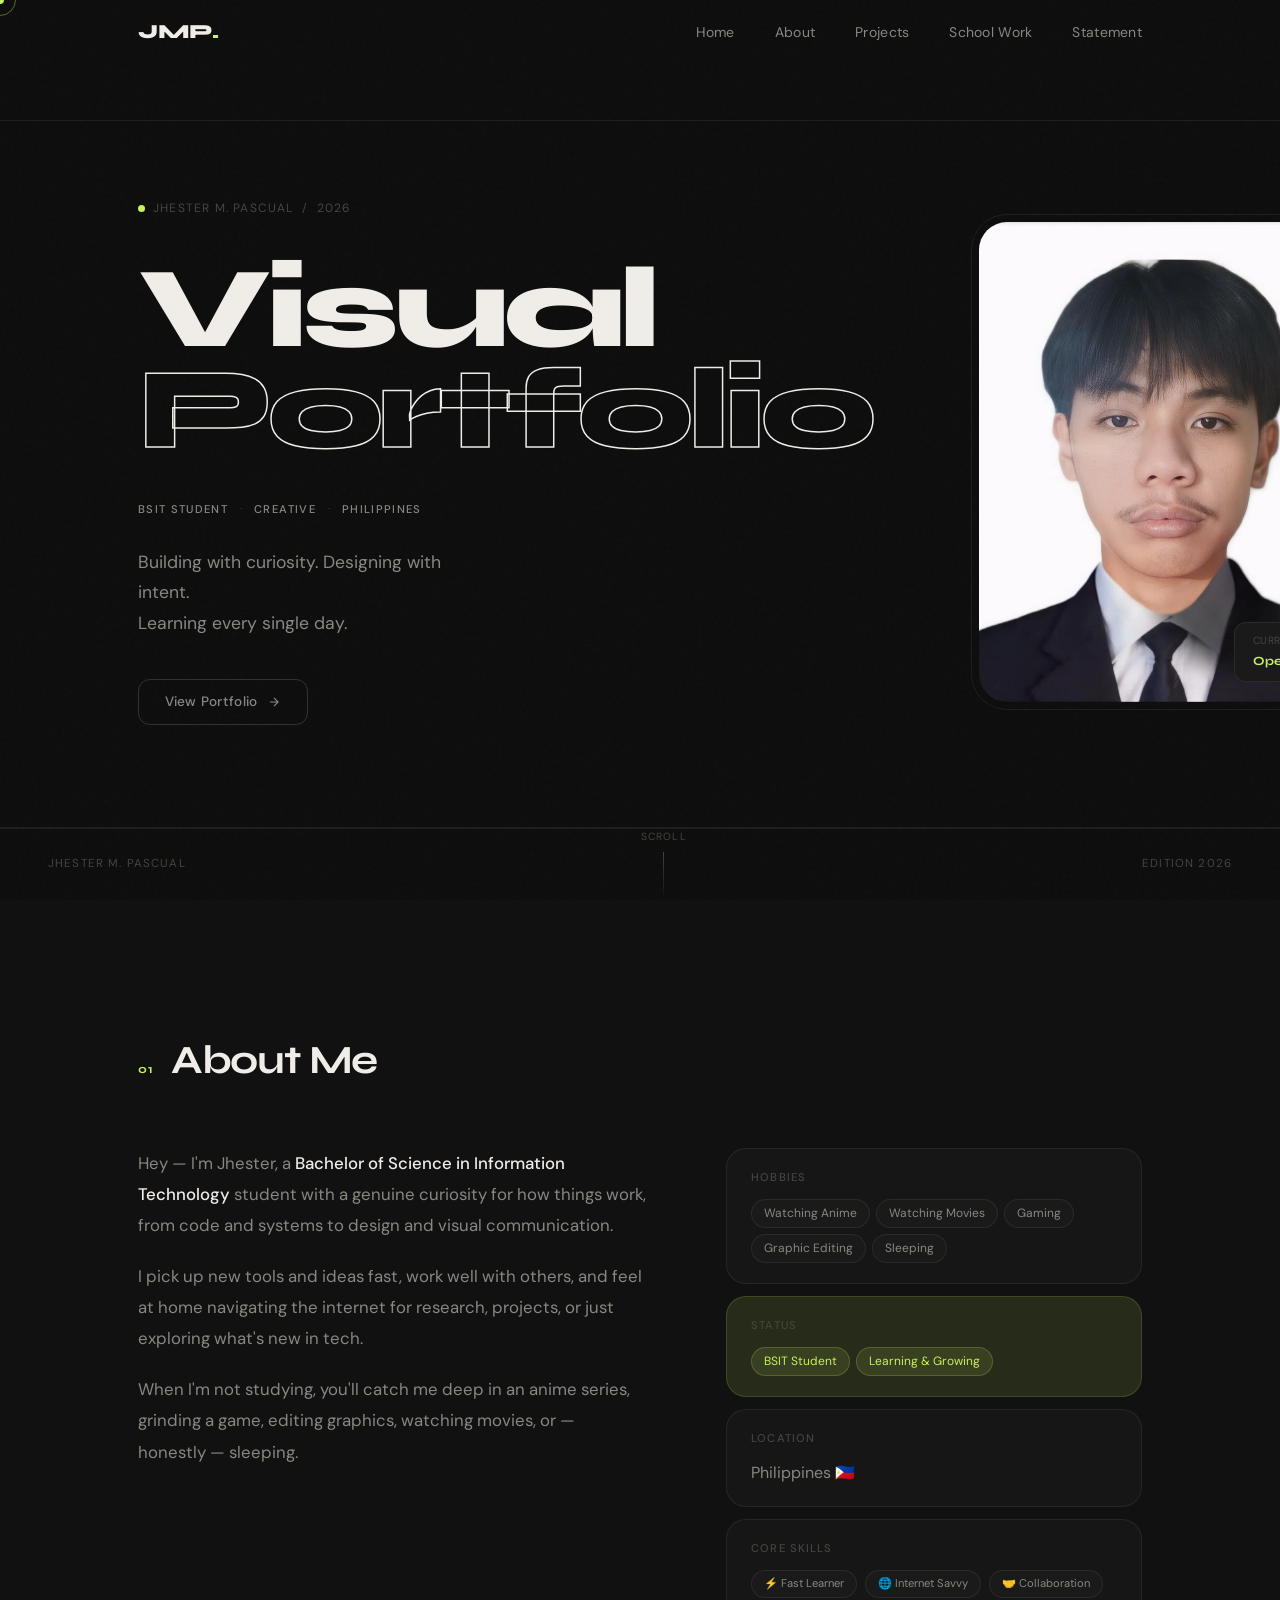
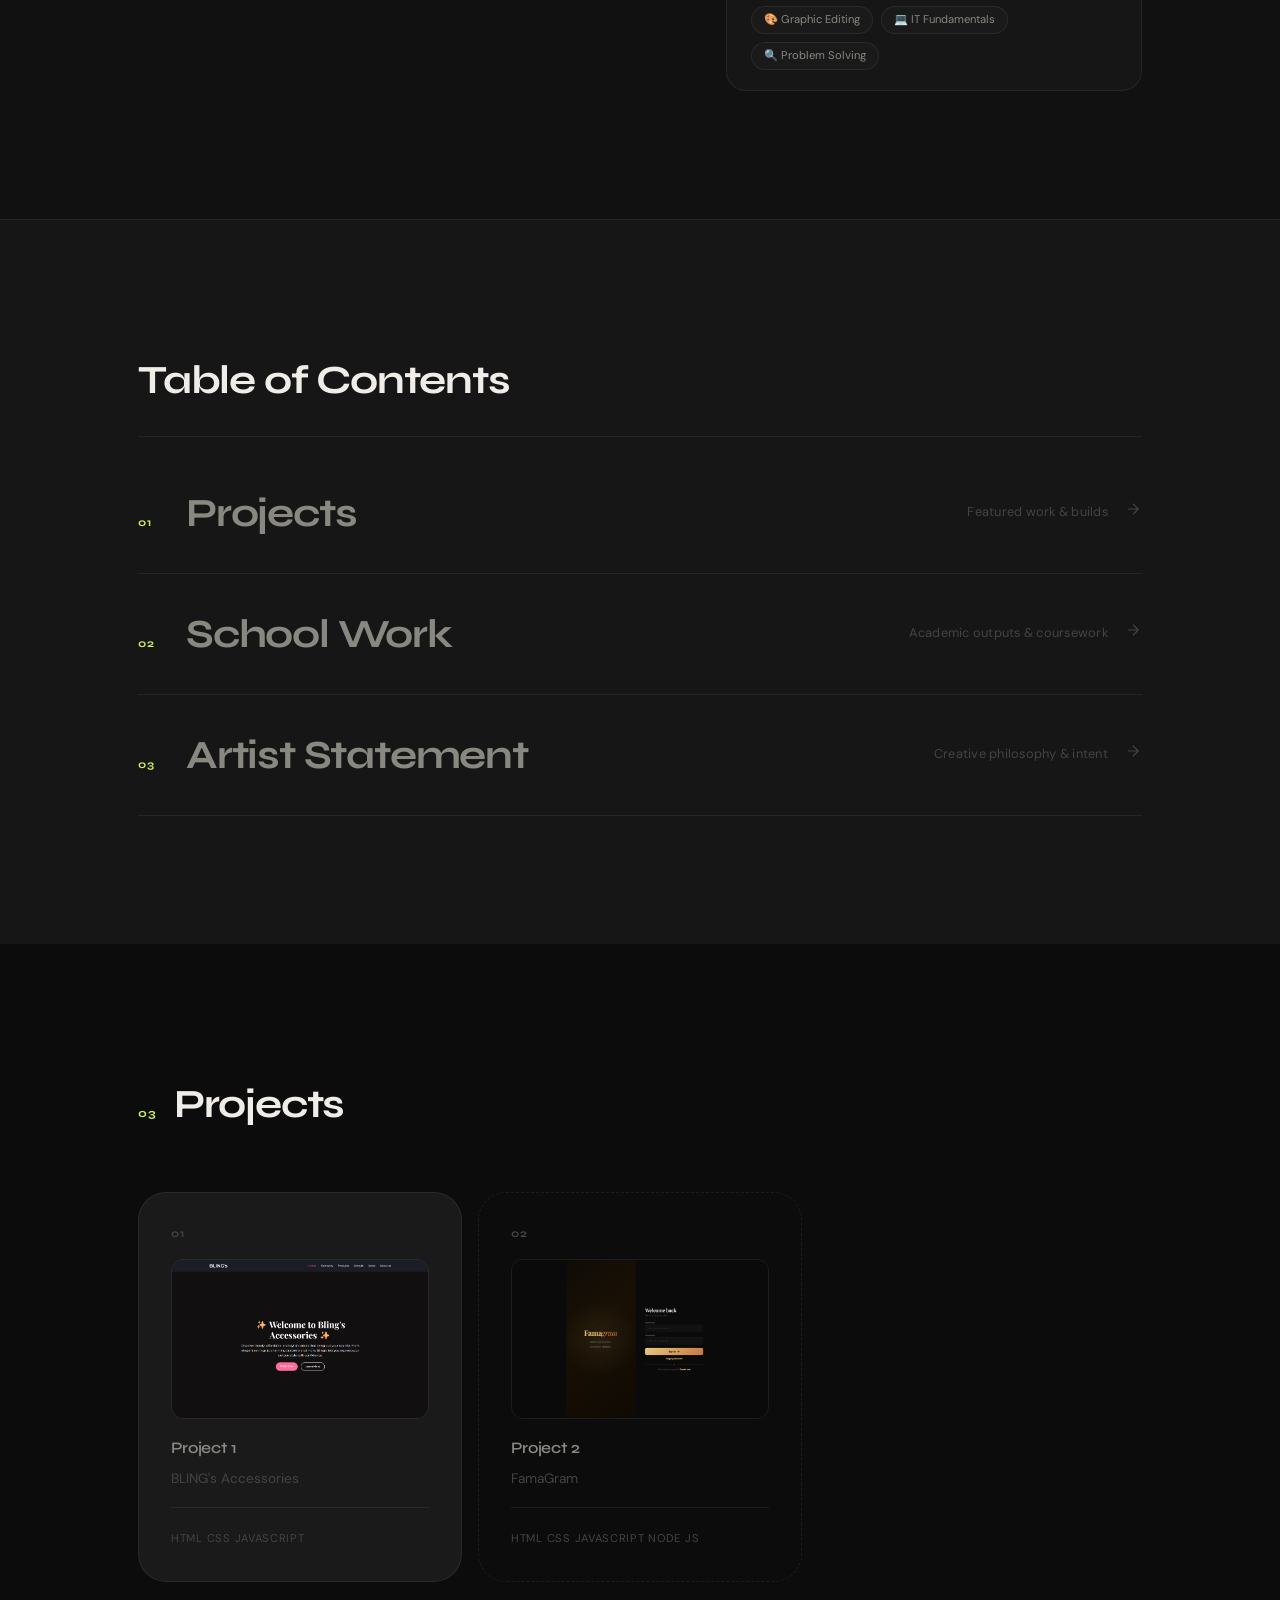
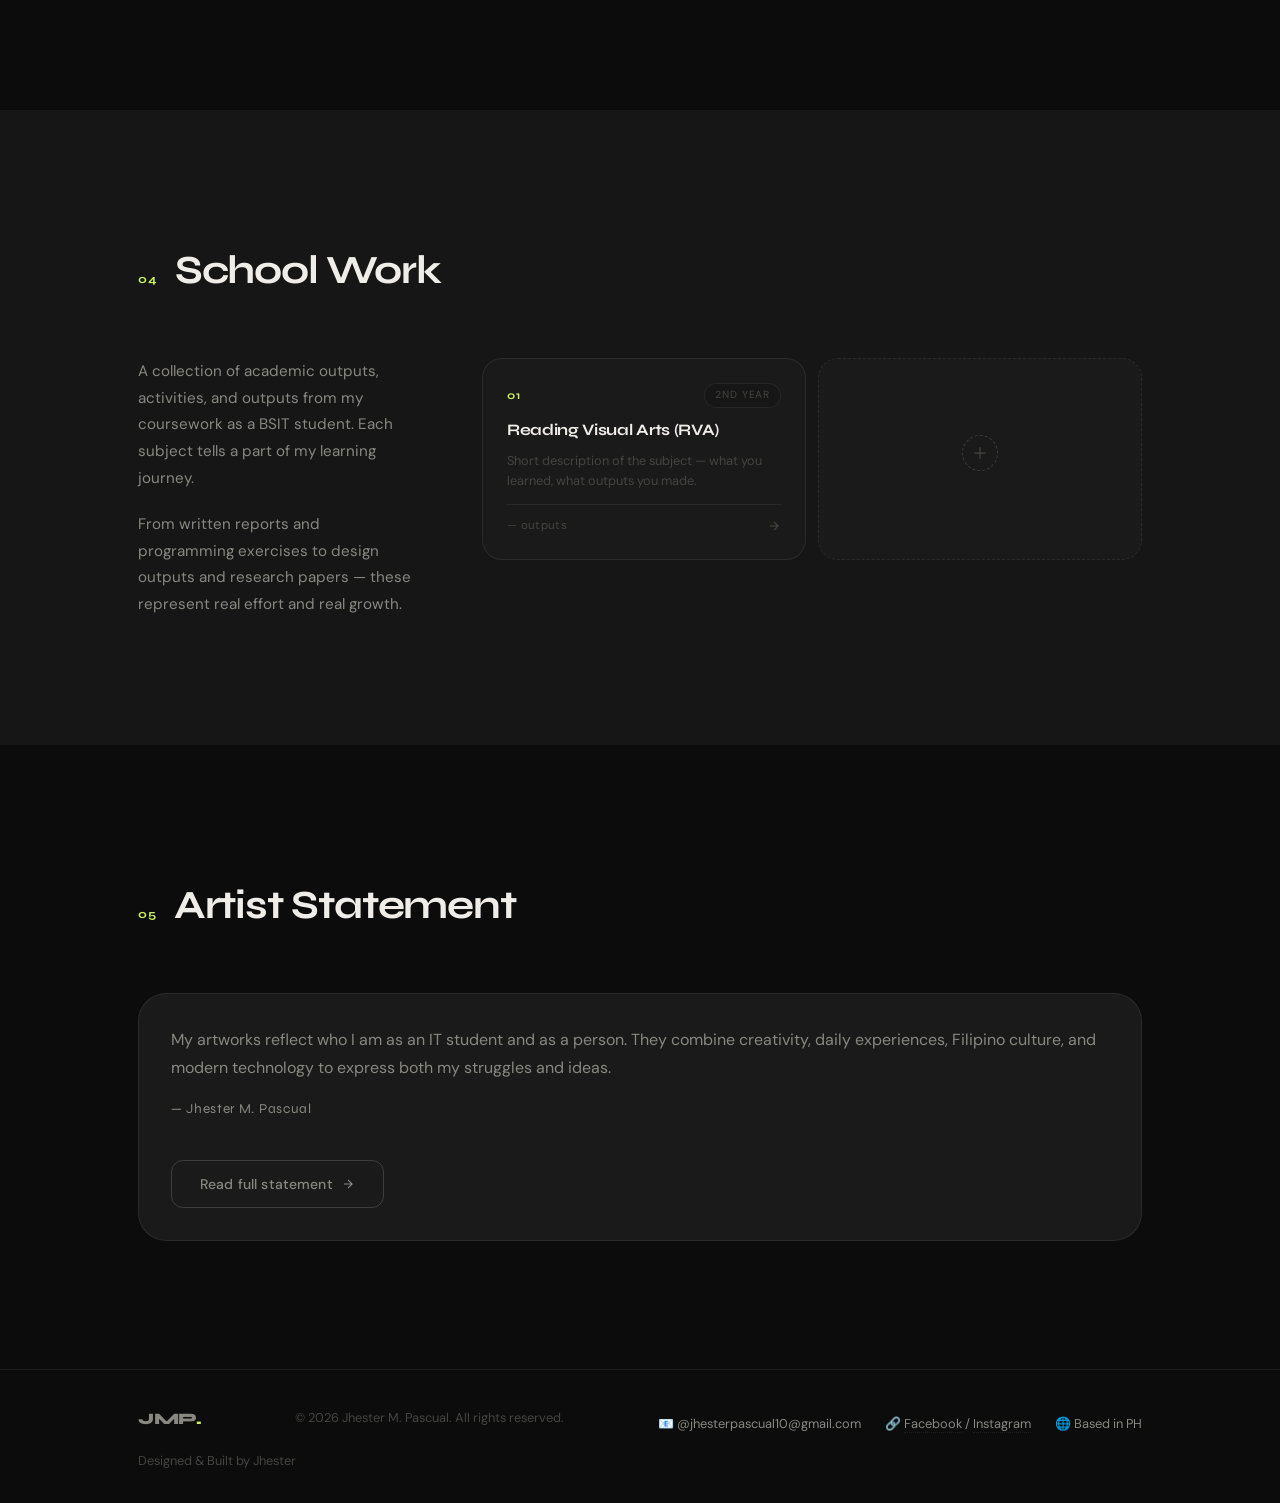
==== commit 5337e4e7: "Update index.html" ====
--- a/index.html
+++ b/index.html
@@ -171,7 +171,7 @@
           <div class="about__cards reveal reveal--delay">
             <div class="info-card">
               <p class="info-card__label">Hobbies</p>
-              <div class="tags"><span class="tag">Anime</span><span class="tag">Movies</span><span
+              <div class="tags"><span class="tag">Watching Anime</span><span class="tag"> Watching Movies</span><span
                   class="tag">Gaming</span><span class="tag">Graphic Editing</span><span class="tag">Sleeping</span>
               </div>
             </div>
@@ -399,4 +399,4 @@
   </script>
 </body>
 
-</html>+</html>
